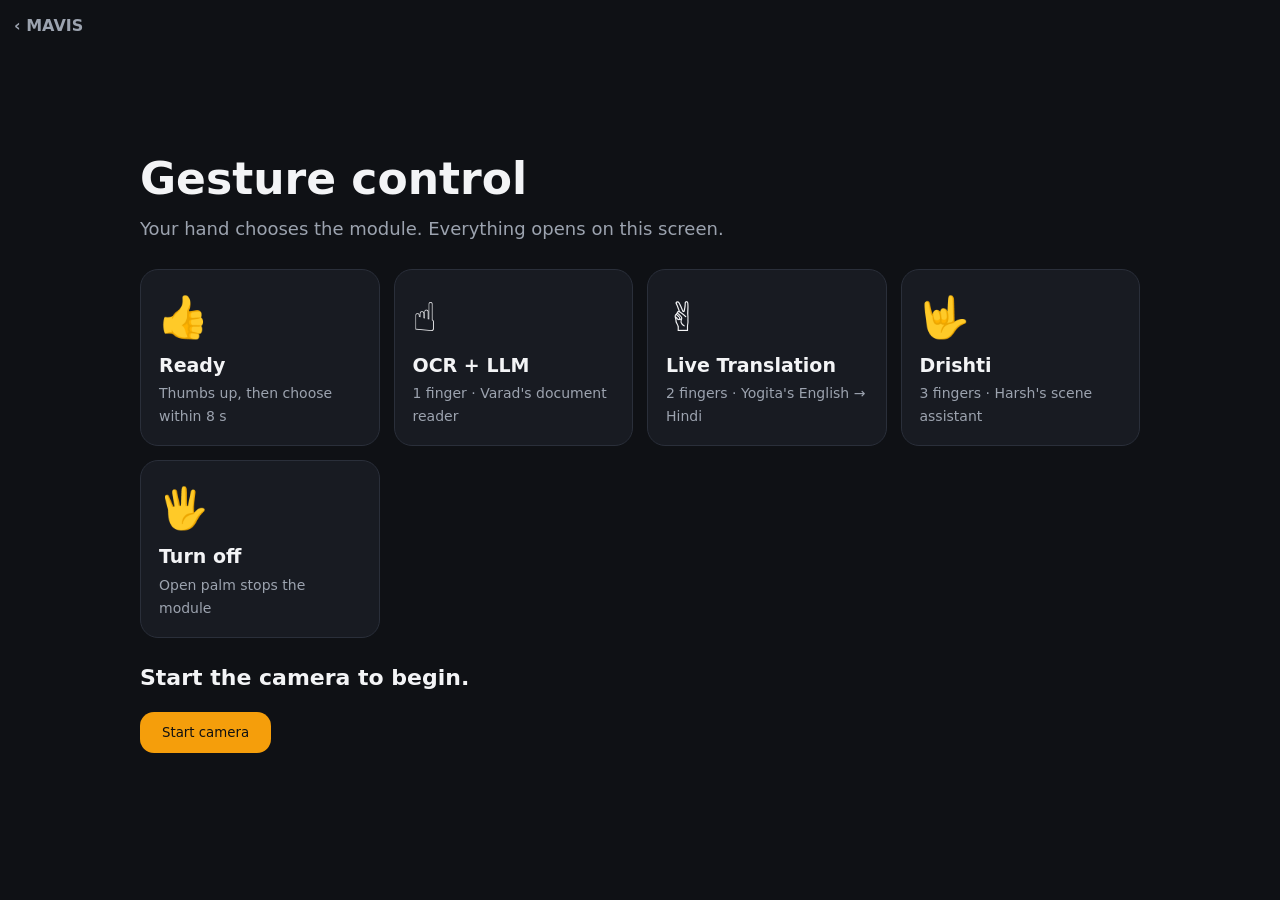
==== hub/static/control.html @ ce299ca6 "Gesture control drives the modules; add Yogita's live translation module - Gesture recognition is th" ====
<!doctype html>
<html lang="en">
<head>
<meta charset="utf-8">
<meta name="viewport" content="width=device-width, initial-scale=1, viewport-fit=cover">
<title>Gesture Control · MAVIS</title>
<style>
:root { --bg:#0f1115; --panel:#181b22; --line:#2a2f3a; --ink:#f3f4f6; --muted:#9ca3af; --ocr:#6366f1; --tr:#a78bfa; --dr:#14b8a6; --ready:#f59e0b; --ok:#22c55e; }
* { box-sizing:border-box; }
html, body { margin:0; height:100%; background:var(--bg); color:var(--ink); font:16px/1.45 Inter, system-ui, -apple-system, "Segoe UI", sans-serif; overflow:hidden; }
#frame { position:fixed; inset:0; width:100%; height:100%; border:0; background:#fff; display:none; }
.home { position:fixed; inset:0; display:grid; place-items:center; padding:24px; }
.home .inner { max-width:1000px; width:100%; }
.home h1 { font-size:clamp(28px, 4vw, 44px); margin:0 0 6px; }
.home p.sub { color:var(--muted); margin:0 0 26px; font-size:18px; }
.steps { display:grid; gap:14px; grid-template-columns:repeat(auto-fit, minmax(200px, 1fr)); }
.step { background:var(--panel); border:1.5px solid var(--line); border-radius:18px; padding:18px; }
.step .g { font-size:40px; } .step b { display:block; font-size:19px; margin:6px 0 2px; } .step span { color:var(--muted); font-size:14px; }
.step.on { border-color:var(--c, var(--ready)); box-shadow:0 0 0 3px color-mix(in srgb, var(--c, var(--ready)) 35%, transparent); }
.step.ocr { --c:var(--ocr); } .step.tr { --c:var(--tr); } .step.dr { --c:var(--dr); }
.big { margin-top:24px; font-size:22px; font-weight:700; min-height:32px; }
.big.ready { color:var(--ready); }
.startcam { margin-top:18px; font:700 17px inherit; font-family:inherit; border:0; border-radius:14px; padding:13px 22px; background:var(--ready); color:#111; cursor:pointer; }
.box { position:fixed; right:16px; bottom:16px; width:260px; background:rgba(15,17,21,.92); border:1.5px solid var(--line); border-radius:16px; overflow:hidden; z-index:10; box-shadow:0 10px 30px rgba(0,0,0,.45); }
.box .vid { position:relative; aspect-ratio:4/3; background:#000; }
.box video, .box canvas { position:absolute; inset:0; width:100%; height:100%; transform:scaleX(-1); object-fit:cover; }
.box .bar { padding:8px 10px; font-size:13px; display:flex; flex-direction:column; gap:3px; }
.box .mod { font-weight:700; font-size:14px; }
.box .g { color:var(--muted); }
.ring { position:absolute; top:8px; right:8px; width:34px; height:34px; border-radius:50%; background:conic-gradient(var(--ready) calc(var(--p,0)*1turn), rgba(255,255,255,.15) 0); transform:scaleX(-1); }
.toast { position:fixed; left:50%; top:76px; transform:translateX(-50%); background:rgba(15,17,21,.94); color:#fff; border:1px solid var(--line); padding:10px 18px; border-radius:12px; font-weight:700; z-index:11; display:none; font-size:17px; }
.back { position:fixed; left:14px; top:14px; color:var(--muted); text-decoration:none; font-weight:600; z-index:5; }
.box.min .vid { display:none; }
</style>
</head>
<body>
<iframe id="frame" title="Active MAVIS module" allow="camera; microphone; autoplay; clipboard-write"></iframe>
<a class="back" id="back" href="/">‹ MAVIS</a>
<div class="home" id="home">
  <div class="inner">
    <h1>Gesture control</h1>
    <p class="sub">Your hand chooses the module. Everything opens on this screen.</p>
    <div class="steps">
      <div class="step" id="s-ready"><div class="g">👍</div><b>Ready</b><span>Thumbs up, then choose within 8 s</span></div>
      <div class="step ocr" id="s-one_finger"><div class="g">☝️</div><b>OCR + LLM</b><span>1 finger · Varad's document reader</span></div>
      <div class="step tr" id="s-two_fingers"><div class="g">✌️</div><b>Live Translation</b><span>2 fingers · Yogita's English → Hindi</span></div>
      <div class="step dr" id="s-three_fingers"><div class="g">🤟</div><b>Drishti</b><span>3 fingers · Harsh's scene assistant</span></div>
      <div class="step" id="s-off"><div class="g">🖐</div><b>Turn off</b><span>Open palm stops the module</span></div>
    </div>
    <div class="big" id="big">Start the camera to begin.</div>
    <button class="startcam" id="startBtn">Start camera</button>
  </div>
</div>
<div class="box" id="box" hidden>
  <div class="vid"><video id="cam" autoplay playsinline muted></video><canvas id="cv"></canvas><div class="ring" id="ring"></div></div>
  <div class="bar"><span class="mod" id="mod">Idle</span><span class="g" id="gst">No hand</span></div>
</div>
<div class="toast" id="toast"></div>
<script>
'use strict';
const $ = (s) => document.querySelector(s);
const EMOJI = { one_finger: '☝️', two_fingers: '✌️', three_fingers: '🤟', thumbs_up: '👍', open_palm: '🖐' };
const MEANS = { thumbs_up: 'Ready', one_finger: 'OCR + LLM', two_fingers: 'Live Translation', three_fingers: 'Drishti', open_palm: 'Turn off' };
const BONES = [[0,1],[1,2],[2,3],[3,4],[0,5],[5,6],[6,7],[7,8],[5,9],[9,10],[10,11],[11,12],[9,13],[13,14],[14,15],[15,16],[13,17],[17,18],[18,19],[19,20],[0,17]];
let ws, video, busy = false, active = null, toastT;
const cap = document.createElement('canvas'); cap.width = 640; cap.height = 480;
const speak = (t) => { try { speechSynthesis.cancel(); speechSynthesis.speak(new SpeechSynthesisUtterance(t)); } catch (e) {} };
function toast(t) { const el = $('#toast'); el.textContent = t; el.style.display = 'block'; clearTimeout(toastT); toastT = setTimeout(() => el.style.display = 'none', 2600); }

function openModule(m) {
  active = m;
  $('#frame').src = m.url; $('#frame').style.display = 'block'; $('#home').style.display = 'none'; $('#back').style.display = 'none';
  $('#box').classList.remove('min');
}
function closeModule() {
  active = null;
  $('#frame').src = 'about:blank'; $('#frame').style.display = 'none'; $('#home').style.display = 'grid'; $('#back').style.display = '';
}
function onFrame(p) {
  const m = p.mavis || {};
  (p.mavis_events || []).forEach((e) => {
    if (e.event === 'ready') { toast('👍 Ready — show 1, 2 or 3 fingers'); speak('Ready. Show one, two or three fingers.'); }
    if (e.event === 'module_on') { toast(`Starting ${e.module.label}`); speak(`Starting ${e.module.label}`); openModule(e.module); }
    if (e.event === 'module_off') { toast(`🖐 ${e.module.label} turned off`); speak(`${e.module.label} turned off`); closeModule(); }
    if (e.event === 'ready_timeout' || e.event === 'ready_cancelled') toast(e.event === 'ready_timeout' ? 'Ready timed out' : 'Cancelled');
  });
  // home screen highlights
  document.querySelectorAll('.step').forEach((el) => el.classList.remove('on'));
  if (m.state === 'ready') { $('#s-ready').classList.add('on'); $('#big').className = 'big ready'; $('#big').textContent = `Ready — choose within ${Math.ceil(m.ready_left || 0)} s`; }
  else if (m.state === 'idle') { $('#big').className = 'big'; $('#big').textContent = 'Show 👍 thumbs up to start.'; }
  $('#mod').textContent = m.state === 'active' ? `● ${m.module.label} on — 🖐 to turn off` : m.state === 'ready' ? `Ready (${Math.ceil(m.ready_left || 0)} s) — show 1, 2 or 3` : 'Idle — 👍 to start';
  $('#mod').style.color = m.state === 'active' ? 'var(--ok)' : m.state === 'ready' ? 'var(--ready)' : '';
  const r = p.recognition, st = p.stability || {};
  $('#gst').textContent = !r || r.no_hand ? 'No hand' : r.is_gesture ? `${EMOJI[r.gesture] || ''} ${MEANS[r.gesture] || r.gesture}` : 'Hand seen';
  $('#ring').style.setProperty('--p', st.candidate ? st.progress : 0);
  if (st.candidate && $('#s-' + st.candidate)) $('#s-' + st.candidate).classList.add('on');
  draw(p.hand);
}
function draw(hand) {
  const c = $('#cv'), x = c.getContext('2d'); c.width = c.clientWidth * 2; c.height = c.clientHeight * 2;
  x.clearRect(0, 0, c.width, c.height);
  if (!hand) return;
  // the hub works on the mirrored (selfie) frame; the canvas is mirrored by CSS like the video, so un-mirror x here
  const P = hand.points.map(([px, py]) => [(1 - px) * c.width, py * c.height]);
  x.strokeStyle = '#f59e0b'; x.lineWidth = 4; x.beginPath();
  BONES.forEach(([a, b]) => { x.moveTo(...P[a]); x.lineTo(...P[b]); }); x.stroke();
  x.fillStyle = '#fff'; P.forEach(([a, b]) => { x.beginPath(); x.arc(a, b, 4, 0, 7); x.fill(); });
}
function send() {
  if (!ws || ws.readyState !== 1 || busy || !video.videoWidth) return;
  busy = true;
  cap.getContext('2d').drawImage(video, 0, 0, 640, 480);
  cap.toBlob((b) => { if (b && ws.readyState === 1) ws.send(b); else busy = false; }, 'image/jpeg', 0.7);
}
function connect() {
  ws = new WebSocket((location.protocol === 'https:' ? 'wss://' : 'ws://') + location.host + '/hub/gesture/ws');
  ws.binaryType = 'arraybuffer';
  ws.onmessage = (m) => {
    if (typeof m.data !== 'string') return;
    const p = JSON.parse(m.data);
    if (p.type === 'frame') { busy = false; onFrame(p); }
    else if (p.type === 'error') { busy = false; toast(p.message); }
  };
  ws.onclose = () => { busy = false; setTimeout(connect, 1500); };
}
$('#startBtn').onclick = async () => {
  try {
    const s = await navigator.mediaDevices.getUserMedia({ video: { width: 640, height: 480 }, audio: false });
    video = $('#cam'); video.srcObject = s; await video.play();
    $('#startBtn').style.display = 'none'; $('#box').hidden = false; $('#big').textContent = 'Show 👍 thumbs up to start.';
    connect(); setInterval(send, 66);
  } catch (e) { $('#big').textContent = 'Camera not available: ' + e.message; }
};
$('#box').ondblclick = () => $('#box').classList.toggle('min');
</script>
</body>
</html>
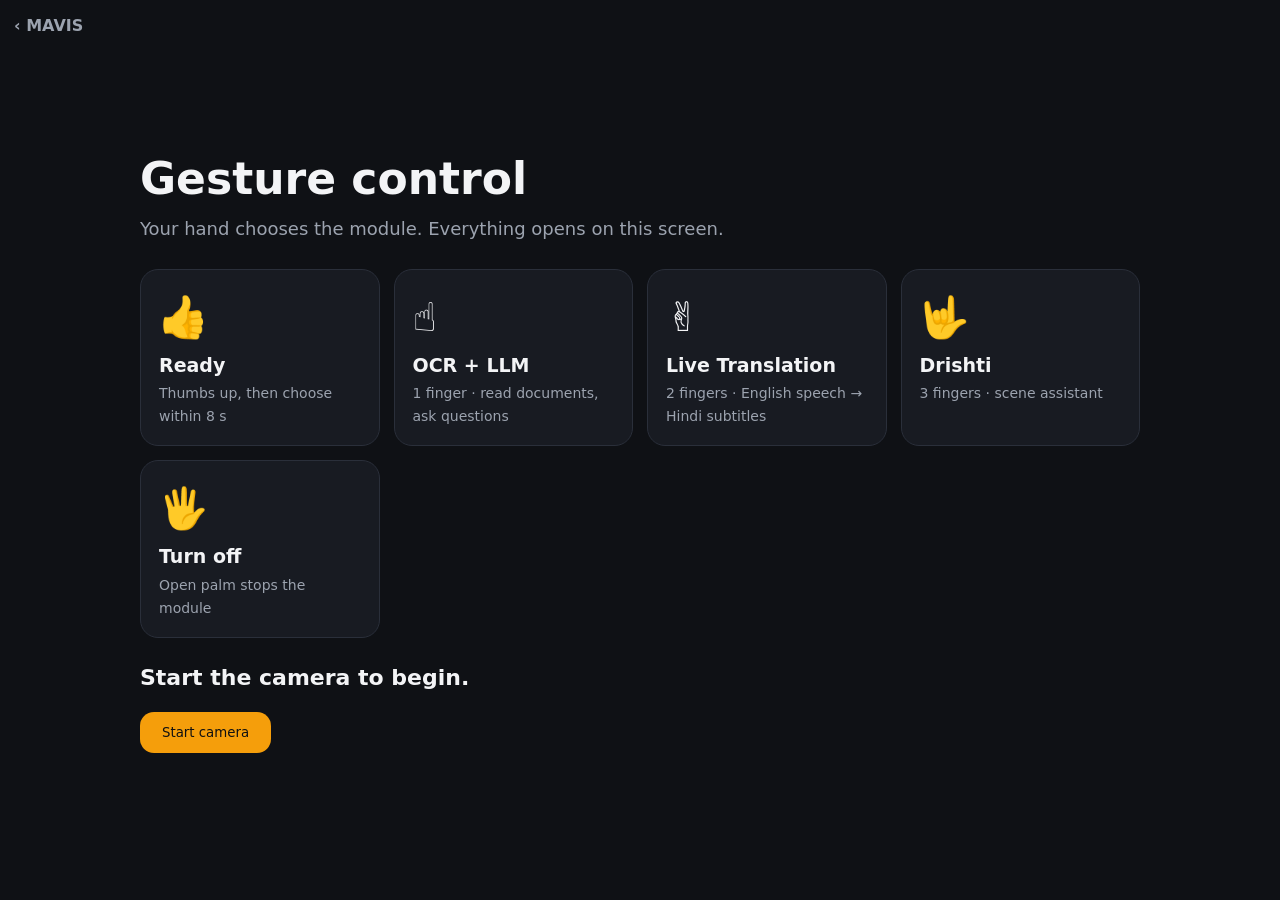
==== commit f47938f1: "Laptop camera/mic for all modules except OCR (DroidCam); auto-start; subtitles - device-pref.js: OCR" ====
--- a/hub/static/control.html
+++ b/hub/static/control.html
@@ -1,6 +1,7 @@
 <!doctype html>
 <html lang="en">
 <head>
+<script src="/hub/static/device-pref.js"></script>
 <meta charset="utf-8">
 <meta name="viewport" content="width=device-width, initial-scale=1, viewport-fit=cover">
 <title>Gesture Control · MAVIS</title>
@@ -42,9 +43,9 @@
     <p class="sub">Your hand chooses the module. Everything opens on this screen.</p>
     <div class="steps">
       <div class="step" id="s-ready"><div class="g">👍</div><b>Ready</b><span>Thumbs up, then choose within 8 s</span></div>
-      <div class="step ocr" id="s-one_finger"><div class="g">☝️</div><b>OCR + LLM</b><span>1 finger · Varad's document reader</span></div>
-      <div class="step tr" id="s-two_fingers"><div class="g">✌️</div><b>Live Translation</b><span>2 fingers · Yogita's English → Hindi</span></div>
-      <div class="step dr" id="s-three_fingers"><div class="g">🤟</div><b>Drishti</b><span>3 fingers · Harsh's scene assistant</span></div>
+      <div class="step ocr" id="s-one_finger"><div class="g">☝️</div><b>OCR + LLM</b><span>1 finger · read documents, ask questions</span></div>
+      <div class="step tr" id="s-two_fingers"><div class="g">✌️</div><b>Live Translation</b><span>2 fingers · English speech → Hindi subtitles</span></div>
+      <div class="step dr" id="s-three_fingers"><div class="g">🤟</div><b>Drishti</b><span>3 fingers · scene assistant</span></div>
       <div class="step" id="s-off"><div class="g">🖐</div><b>Turn off</b><span>Open palm stops the module</span></div>
     </div>
     <div class="big" id="big">Start the camera to begin.</div>
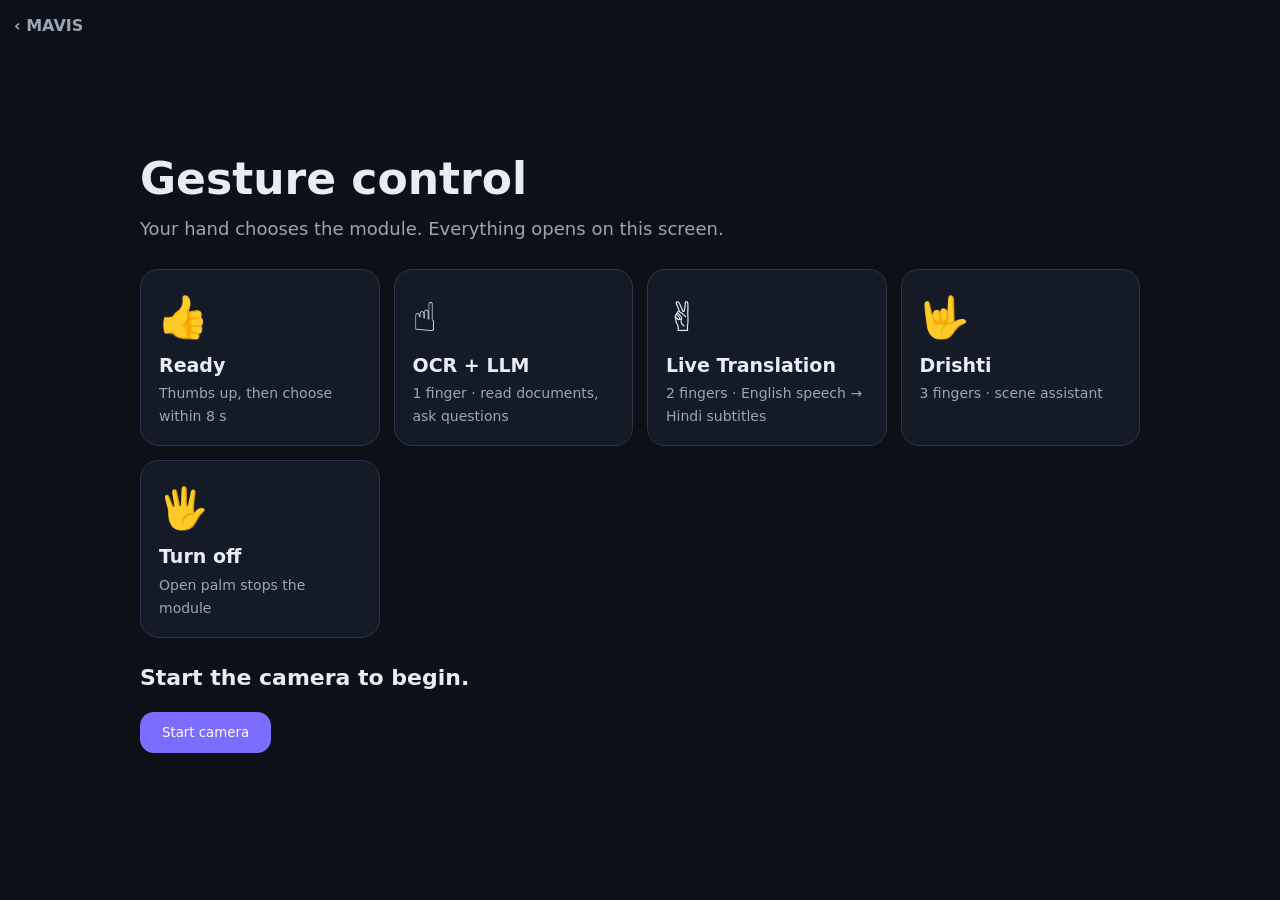
==== commit 1375320b: "One MAVIS colour scheme across all modules mavis-theme.css (dark base, one violet accent) is loaded " ====
--- a/hub/static/control.html
+++ b/hub/static/control.html
@@ -33,6 +33,7 @@
 .back { position:fixed; left:14px; top:14px; color:var(--muted); text-decoration:none; font-weight:600; z-index:5; }
 .box.min .vid { display:none; }
 </style>
+<link rel="stylesheet" href="/hub/static/mavis-theme.css">
 </head>
 <body>
 <iframe id="frame" title="Active MAVIS module" allow="camera; microphone; autoplay; clipboard-write"></iframe>
--- a/hub/static/mavis-theme.css
+++ b/hub/static/mavis-theme.css
@@ -0,0 +1,50 @@
+/* MAVIS — one colour scheme for the whole product.
+   Loaded on every MAVIS page: launcher, gesture control, live translation, offline page, and (from outside, without
+   editing their files) Drishti and the OCR + LLM app. Each of them defines its colours as CSS variables; this file
+   sets those variables to the MAVIS palette. `html:root` is more specific than their own `:root`, so it wins in light
+   and dark mode alike. */
+html:root {
+  /* the MAVIS palette */
+  --m-bg: #0D1117;  --m-surface: #151B26;  --m-surface-2: #1C2433;  --m-surface-3: #243045;
+  --m-line: #2A3546; --m-line-2: #36445A;
+  --m-text: #E8EDF5; --m-muted: #9AA5B8; --m-faint: #6E7A8F;
+  --m-brand: #7C6CFF; --m-brand-2: #A79BFF; --m-brand-soft: #221F45; --m-brand-line: #3F3A7A; --m-on-brand: #FFFFFF;
+  --m-ok: #34D399; --m-warn: #FBBF24; --m-bad: #F87171; --m-info: #38BDF8;
+  color-scheme: dark;
+
+  /* launcher, offline page (hub.css) */
+  --paper: var(--m-bg); --card: var(--m-surface); --ink: var(--m-text); --muted: var(--m-muted);
+  --line: var(--m-line); --line-2: var(--m-line-2);
+  --drishti: var(--m-brand); --mavis: var(--m-brand); --gesture: var(--m-brand); --translation: var(--m-brand);
+  --drishti-soft: var(--m-brand-soft); --mavis-soft: var(--m-brand-soft); --gesture-soft: var(--m-brand-soft);
+  --translation-soft: var(--m-brand-soft);
+  --ok: var(--m-ok); --warn: var(--m-warn); --bad: var(--m-bad);
+
+  /* gesture recogniser, gesture control (gesture.html, control.html) */
+  --bg: var(--m-bg); --panel: var(--m-surface); --panel-2: var(--m-surface-2);
+  --accent: var(--m-brand); --hold: var(--m-warn); --info: var(--m-info); --ready: var(--m-warn);
+  --ocr: var(--m-brand); --tr: var(--m-brand); --dr: var(--m-brand);
+
+  /* Drishti (its own variable names) */
+  --s1: var(--m-surface); --s2: var(--m-surface-2); --s3: var(--m-surface-3); --border: var(--m-line);
+  --accent2: var(--m-brand-2); --alight: var(--m-brand-2); --adark: var(--m-brand-soft);
+  --text: var(--m-text); --green: var(--m-ok); --red: var(--m-bad); --amber: var(--m-warn); --cyan: var(--m-info);
+  --coral: var(--m-bad); --coral-dark: #EF4444;
+  --grad: linear-gradient(135deg, var(--m-brand), var(--m-brand-2));
+  --shadow-sm: 0 1px 2px rgba(0,0,0,.35); --shadow-md: 0 10px 28px rgba(0,0,0,.45); --shadow-glow: 0 0 0 3px rgba(124,108,255,.25);
+
+  /* OCR + LLM app (its own variable names) */
+  --surface: var(--m-surface); --surface-2: var(--m-surface-2); --faint: var(--m-faint); --line-strong: var(--m-line-2);
+  --brand: var(--m-brand); --brand-ink: var(--m-on-brand); --brand-soft: var(--m-brand-soft); --brand-line: var(--m-brand-line);
+  --ok-soft: #0F2A21; --warn-soft: #2D2210; --bad-soft: #301616; --info-soft: #0F2433;
+  --video-bg: #05070B; --shadow: 0 1px 2px rgba(0,0,0,.4), 0 8px 24px rgba(0,0,0,.35);
+}
+html:root body { background: var(--m-bg); color: var(--m-text); }
+
+/* Drishti: the few colours it hard-codes instead of using its variables */
+html:root header:not(.brand):not(.bar) { background: rgba(21,27,38,.92); border-bottom-color: var(--m-line); }
+html:root .blob { background: var(--m-brand) !important; opacity: .10; }
+html:root .landing-cta, html:root .hbtn-p, html:root .tbtn-p, html:root .mpill.on, html:root .msg.user,
+html:root .ask-btn, html:root .scan-pill { box-shadow: 0 2px 12px rgba(124,108,255,.35); }
+/* gesture control: primary buttons in the brand colour */
+html:root .startcam { background: var(--m-brand); color: var(--m-on-brand); }
